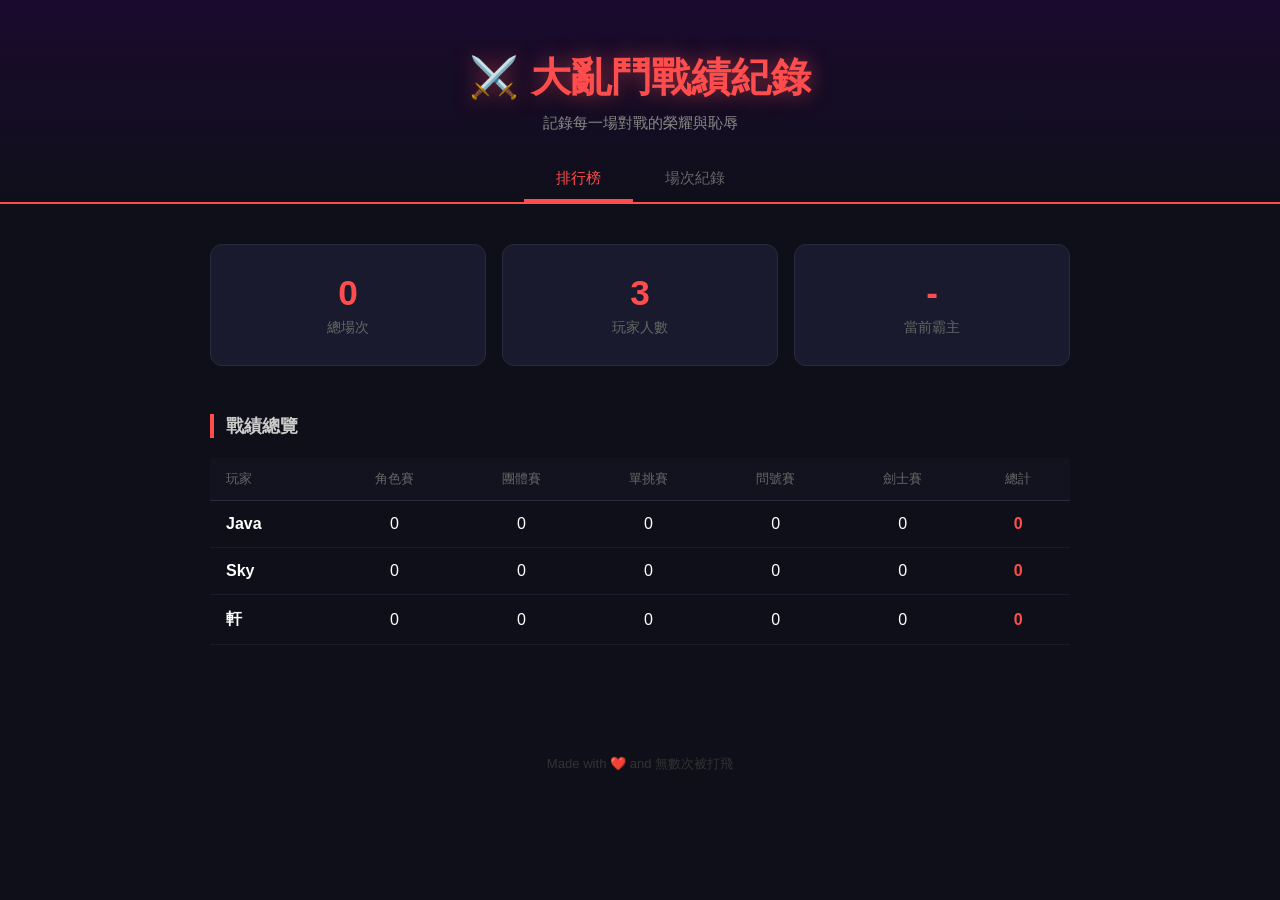
==== index.html @ 5714ff7c "init: leaderboard and session history" ====
<!DOCTYPE html>
<html lang="zh-TW">
<head>
  <meta charset="UTF-8">
  <meta name="viewport" content="width=device-width, initial-scale=1.0">
  <title>大亂鬥戰績紀錄</title>
  <link rel="stylesheet" href="style.css">
</head>
<body>

  <header>
    <h1>⚔️ 大亂鬥戰績紀錄</h1>
    <p>記錄每一場對戰的榮耀與恥辱</p>
    <nav>
      <a href="index.html" class="active">排行榜</a>
      <a href="sessions.html">場次紀錄</a>
    </nav>
  </header>

  <main>
    <section class="stats" id="summary"></section>

    <section class="leaderboard">
      <h2>戰績總覽</h2>
      <div class="table-wrap">
        <table>
          <thead>
            <tr>
              <th>玩家</th>
              <th>角色賽</th>
              <th>團體賽</th>
              <th>單挑賽</th>
              <th>問號賽</th>
              <th>劍士賽</th>
              <th>總計</th>
            </tr>
          </thead>
          <tbody id="stats-body"></tbody>
        </table>
      </div>
    </section>
  </main>

  <footer>
    <p>Made with ❤️ and 無數次被打飛</p>
  </footer>

  <script src="data.js"></script>
  <script>
    function computeStats() {
      const stats = {};
      PLAYERS.forEach(p => {
        stats[p] = { character: 0, team: 0, solo: 0, random: 0, sword: 0, total: 0 };
      });
      sessions.forEach(s => {
        Object.entries(s.results).forEach(([type, winner]) => {
          if (winner && stats[winner]) {
            stats[winner][type]++;
            stats[winner].total++;
          }
        });
      });
      return stats;
    }

    function findChampion(stats) {
      let max = 0, champ = "-";
      PLAYERS.forEach(p => {
        if (stats[p].total > max) { max = stats[p].total; champ = p; }
      });
      return champ;
    }

    const stats = computeStats();
    const champ = findChampion(stats);

    document.getElementById("summary").innerHTML = `
      <div class="stat-card">
        <span class="stat-number">${sessions.length}</span>
        <span class="stat-label">總場次</span>
      </div>
      <div class="stat-card">
        <span class="stat-number">${PLAYERS.length}</span>
        <span class="stat-label">玩家人數</span>
      </div>
      <div class="stat-card">
        <span class="stat-number">${champ}</span>
        <span class="stat-label">當前霸主</span>
      </div>
    `;

    const sorted = [...PLAYERS].sort((a, b) => stats[b].total - stats[a].total);
    document.getElementById("stats-body").innerHTML = sorted.map((player, i) => {
      const s = stats[player];
      return `
        <tr class="${i === 0 && s.total > 0 ? 'top' : ''}">
          <td class="player-cell">${i === 0 && s.total > 0 ? '👑 ' : ''}${player}</td>
          <td>${s.character}</td>
          <td>${s.team}</td>
          <td>${s.solo}</td>
          <td>${s.random}</td>
          <td>${s.sword}</td>
          <td class="total">${s.total}</td>
        </tr>
      `;
    }).join('');
  </script>
</body>
</html>
---- style.css ----
* {
  margin: 0;
  padding: 0;
  box-sizing: border-box;
}

body {
  font-family: 'Segoe UI', sans-serif;
  background: #0f0f1a;
  color: #ffffff;
  min-height: 100vh;
}

header {
  text-align: center;
  padding: 50px 20px 0;
  background: linear-gradient(180deg, #1a0a2e 0%, #0f0f1a 100%);
  border-bottom: 2px solid #ff4d4d;
}

header h1 {
  font-size: 2.5rem;
  color: #ff4d4d;
  text-shadow: 0 0 20px rgba(255, 77, 77, 0.5);
  margin-bottom: 8px;
}

header p {
  color: #888;
  font-size: 0.95rem;
  margin-bottom: 24px;
}

nav {
  display: flex;
  justify-content: center;
  gap: 0;
}

nav a {
  padding: 10px 32px;
  color: #666;
  text-decoration: none;
  border-bottom: 3px solid transparent;
  font-size: 0.95rem;
  transition: all 0.2s;
}

nav a:hover {
  color: #ccc;
}

nav a.active {
  color: #ff4d4d;
  border-bottom-color: #ff4d4d;
}

main {
  max-width: 900px;
  margin: 0 auto;
  padding: 40px 20px;
}

/* --- Summary cards --- */
.stats {
  display: flex;
  gap: 16px;
  justify-content: center;
  margin-bottom: 48px;
  flex-wrap: wrap;
}

.stat-card {
  background: #1a1a2e;
  border: 1px solid #2a2a3e;
  border-radius: 12px;
  padding: 28px 36px;
  text-align: center;
  flex: 1;
  min-width: 140px;
}

.stat-number {
  display: block;
  font-size: 2.2rem;
  font-weight: bold;
  color: #ff4d4d;
}

.stat-label {
  display: block;
  font-size: 0.85rem;
  color: #666;
  margin-top: 6px;
}

/* --- Section headings --- */
.leaderboard h2,
.sessions-section h2 {
  font-size: 1.1rem;
  font-weight: 600;
  color: #ccc;
  border-left: 4px solid #ff4d4d;
  padding-left: 12px;
  margin-bottom: 20px;
}

/* --- Stats table --- */
.table-wrap {
  overflow-x: auto;
}

table {
  width: 100%;
  border-collapse: collapse;
}

th {
  background: #13131f;
  color: #666;
  font-size: 0.82rem;
  font-weight: 500;
  padding: 12px 16px;
  text-align: center;
  border-bottom: 1px solid #2a2a3e;
  white-space: nowrap;
}

th:first-child { text-align: left; }

td {
  padding: 14px 16px;
  text-align: center;
  border-bottom: 1px solid #1a1a2e;
  font-size: 1rem;
}

td:first-child { text-align: left; }

tr:hover td { background: #16162a; }

tr.top td { color: #ffd700; }

.player-cell { font-weight: 600; }

td.total {
  font-weight: bold;
  color: #ff4d4d;
}

/* --- Session cards --- */
.session-card {
  background: #1a1a2e;
  border: 1px solid #2a2a3e;
  border-radius: 12px;
  padding: 20px 24px;
  margin-bottom: 16px;
}

.session-header {
  display: flex;
  justify-content: space-between;
  align-items: center;
  padding-bottom: 14px;
  margin-bottom: 16px;
  border-bottom: 1px solid #2a2a3e;
}

.session-date {
  color: #888;
  font-size: 0.9rem;
}

.session-num {
  color: #ff4d4d;
  font-weight: 600;
  font-size: 0.9rem;
}

.session-results {
  display: grid;
  grid-template-columns: repeat(auto-fill, minmax(140px, 1fr));
  gap: 14px;
}

.result-item {
  display: flex;
  flex-direction: column;
  gap: 4px;
}

.match-type {
  font-size: 0.75rem;
  color: #555;
  text-transform: uppercase;
  letter-spacing: 0.05em;
}

.winner {
  font-size: 0.95rem;
  font-weight: 600;
}

/* --- Empty state --- */
.empty {
  color: #444;
  text-align: center;
  padding: 50px;
  border: 1px dashed #2a2a3e;
  border-radius: 12px;
}

footer {
  text-align: center;
  padding: 30px;
  color: #333;
  font-size: 0.82rem;
  margin-top: 40px;
}
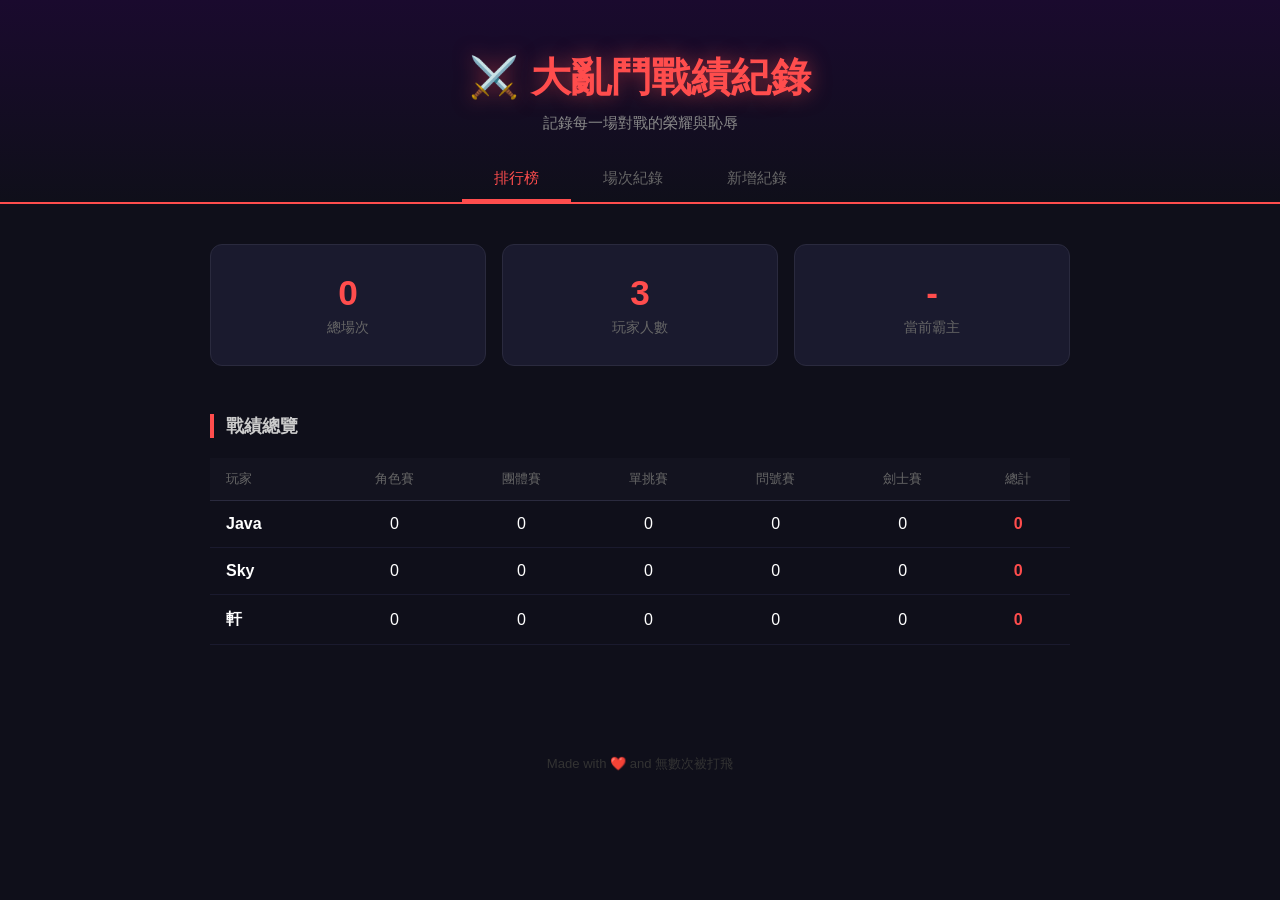
==== commit 18c1d5b4: "add admin page for recording match results" ====
--- a/index.html
+++ b/index.html
@@ -14,6 +14,7 @@
     <nav>
       <a href="index.html" class="active">排行榜</a>
       <a href="sessions.html">場次紀錄</a>
+      <a href="admin.html">新增紀錄</a>
     </nav>
   </header>
 
@@ -47,12 +48,17 @@
 
   <script src="data.js"></script>
   <script>
-    function computeStats() {
+    function getStoredSessions() {
+      const stored = localStorage.getItem('smash_sessions');
+      return stored ? JSON.parse(stored) : [];
+    }
+
+    function computeStats(data) {
       const stats = {};
       PLAYERS.forEach(p => {
         stats[p] = { character: 0, team: 0, solo: 0, random: 0, sword: 0, total: 0 };
       });
-      sessions.forEach(s => {
+      data.forEach(s => {
         Object.entries(s.results).forEach(([type, winner]) => {
           if (winner && stats[winner]) {
             stats[winner][type]++;
@@ -71,12 +77,13 @@
       return champ;
     }
 
-    const stats = computeStats();
+    const data = getStoredSessions();
+    const stats = computeStats(data);
     const champ = findChampion(stats);
 
     document.getElementById("summary").innerHTML = `
       <div class="stat-card">
-        <span class="stat-number">${sessions.length}</span>
+        <span class="stat-number">${data.length}</span>
         <span class="stat-label">總場次</span>
       </div>
       <div class="stat-card">
--- a/style.css
+++ b/style.css
@@ -210,6 +210,122 @@
   border-radius: 12px;
 }
 
+/* --- Admin form --- */
+.admin-section {
+  margin-bottom: 48px;
+}
+
+.admin-section h2,
+.sessions-section h2 {
+  font-size: 1.1rem;
+  font-weight: 600;
+  color: #ccc;
+  border-left: 4px solid #ff4d4d;
+  padding-left: 12px;
+  margin-bottom: 20px;
+}
+
+.form-group {
+  display: flex;
+  align-items: center;
+  gap: 16px;
+  margin-bottom: 14px;
+}
+
+.form-group label {
+  width: 100px;
+  font-size: 0.9rem;
+  color: #888;
+  flex-shrink: 0;
+}
+
+.form-group input[type="date"],
+.form-group select {
+  flex: 1;
+  background: #1a1a2e;
+  border: 1px solid #2a2a3e;
+  border-radius: 8px;
+  color: #fff;
+  padding: 10px 14px;
+  font-size: 0.95rem;
+  max-width: 280px;
+}
+
+.form-group select option {
+  background: #1a1a2e;
+}
+
+.btn-primary {
+  margin-top: 8px;
+  background: #ff4d4d;
+  color: #fff;
+  border: none;
+  border-radius: 8px;
+  padding: 12px 32px;
+  font-size: 1rem;
+  font-weight: 600;
+  cursor: pointer;
+  transition: background 0.2s;
+}
+
+.btn-primary:hover {
+  background: #e03a3a;
+}
+
+.admin-row {
+  display: flex;
+  align-items: center;
+  justify-content: space-between;
+  background: #1a1a2e;
+  border: 1px solid #2a2a3e;
+  border-radius: 10px;
+  padding: 14px 18px;
+  margin-bottom: 10px;
+  gap: 12px;
+}
+
+.admin-row-info {
+  display: flex;
+  flex-direction: column;
+  gap: 8px;
+}
+
+.admin-tags {
+  display: flex;
+  flex-wrap: wrap;
+  gap: 6px;
+}
+
+.tag {
+  background: #0f0f1a;
+  border: 1px solid #333;
+  border-radius: 6px;
+  padding: 3px 10px;
+  font-size: 0.8rem;
+  color: #ccc;
+}
+
+.no-result {
+  font-size: 0.82rem;
+  color: #444;
+}
+
+.btn-delete {
+  background: transparent;
+  border: 1px solid #ff4d4d44;
+  color: #ff4d4d;
+  border-radius: 6px;
+  padding: 6px 14px;
+  font-size: 0.82rem;
+  cursor: pointer;
+  flex-shrink: 0;
+  transition: background 0.2s;
+}
+
+.btn-delete:hover {
+  background: #ff4d4d22;
+}
+
 footer {
   text-align: center;
   padding: 30px;
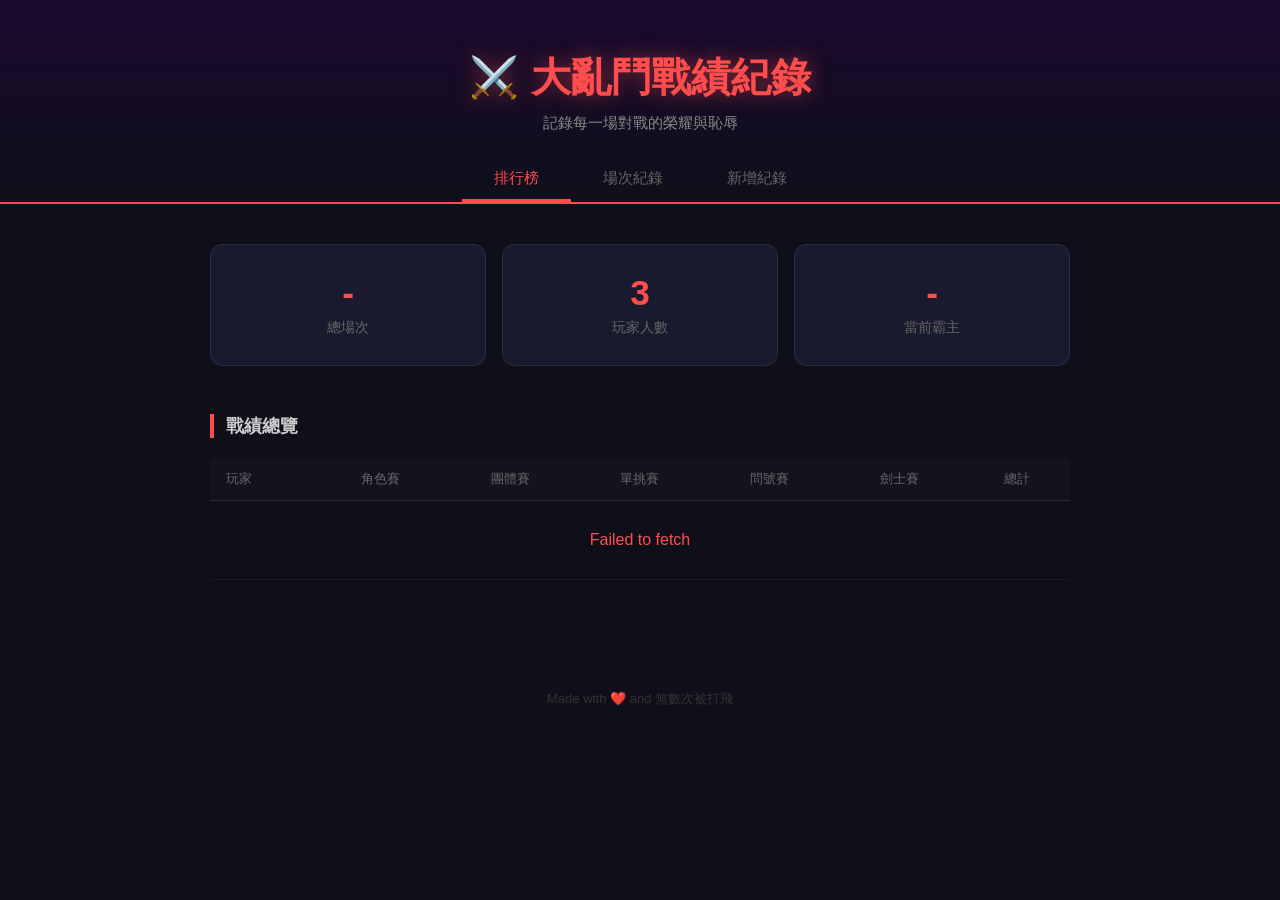
==== commit 3a8d1ffd: "store data in data.json via GitHub API" ====
--- a/index.html
+++ b/index.html
@@ -19,7 +19,11 @@
   </header>
 
   <main>
-    <section class="stats" id="summary"></section>
+    <section class="stats" id="summary">
+      <div class="stat-card"><span class="stat-number">-</span><span class="stat-label">總場次</span></div>
+      <div class="stat-card"><span class="stat-number">3</span><span class="stat-label">玩家人數</span></div>
+      <div class="stat-card"><span class="stat-number">-</span><span class="stat-label">當前霸主</span></div>
+    </section>
 
     <section class="leaderboard">
       <h2>戰績總覽</h2>
@@ -36,7 +40,7 @@
               <th>總計</th>
             </tr>
           </thead>
-          <tbody id="stats-body"></tbody>
+          <tbody id="stats-body"><tr><td colspan="7" style="text-align:center;color:#555;padding:30px">載入中...</td></tr></tbody>
         </table>
       </div>
     </section>
@@ -48,17 +52,27 @@
 
   <script src="data.js"></script>
   <script>
-    function getStoredSessions() {
-      const stored = localStorage.getItem('smash_sessions');
-      return stored ? JSON.parse(stored) : [];
+    const GITHUB_API = 'https://api.github.com/repos/javaku9527/javaku9527.github.io/contents/data.json';
+
+    function fromBase64(b64) {
+      const binary = atob(b64.replace(/\s/g, ''));
+      const bytes = Uint8Array.from(binary, c => c.charCodeAt(0));
+      return new TextDecoder().decode(bytes);
     }
 
-    function computeStats(data) {
+    async function readData() {
+      const res = await fetch(GITHUB_API);
+      if (!res.ok) throw new Error(`載入失敗 (${res.status})`);
+      const file = await res.json();
+      return JSON.parse(fromBase64(file.content));
+    }
+
+    function computeStats(sessions) {
       const stats = {};
       PLAYERS.forEach(p => {
         stats[p] = { character: 0, team: 0, solo: 0, random: 0, sword: 0, total: 0 };
       });
-      data.forEach(s => {
+      sessions.forEach(s => {
         Object.entries(s.results).forEach(([type, winner]) => {
           if (winner && stats[winner]) {
             stats[winner][type]++;
@@ -70,47 +84,44 @@
     }
 
     function findChampion(stats) {
-      let max = 0, champ = "-";
+      let max = 0, champ = '-';
       PLAYERS.forEach(p => {
         if (stats[p].total > max) { max = stats[p].total; champ = p; }
       });
       return champ;
     }
 
-    const data = getStoredSessions();
-    const stats = computeStats(data);
-    const champ = findChampion(stats);
+    readData().then(data => {
+      const sessions = data.sessions || [];
+      const stats = computeStats(sessions);
+      const champ = findChampion(stats);
 
-    document.getElementById("summary").innerHTML = `
-      <div class="stat-card">
-        <span class="stat-number">${data.length}</span>
-        <span class="stat-label">總場次</span>
-      </div>
-      <div class="stat-card">
-        <span class="stat-number">${PLAYERS.length}</span>
-        <span class="stat-label">玩家人數</span>
-      </div>
-      <div class="stat-card">
-        <span class="stat-number">${champ}</span>
-        <span class="stat-label">當前霸主</span>
-      </div>
-    `;
+      document.getElementById('summary').innerHTML = `
+        <div class="stat-card"><span class="stat-number">${sessions.length}</span><span class="stat-label">總場次</span></div>
+        <div class="stat-card"><span class="stat-number">${PLAYERS.length}</span><span class="stat-label">玩家人數</span></div>
+        <div class="stat-card"><span class="stat-number">${champ}</span><span class="stat-label">當前霸主</span></div>
+      `;
 
-    const sorted = [...PLAYERS].sort((a, b) => stats[b].total - stats[a].total);
-    document.getElementById("stats-body").innerHTML = sorted.map((player, i) => {
-      const s = stats[player];
-      return `
-        <tr class="${i === 0 && s.total > 0 ? 'top' : ''}">
-          <td class="player-cell">${i === 0 && s.total > 0 ? '👑 ' : ''}${player}</td>
-          <td>${s.character}</td>
-          <td>${s.team}</td>
-          <td>${s.solo}</td>
-          <td>${s.random}</td>
-          <td>${s.sword}</td>
-          <td class="total">${s.total}</td>
-        </tr>
-      `;
-    }).join('');
+      const sorted = [...PLAYERS].sort((a, b) => stats[b].total - stats[a].total);
+      document.getElementById('stats-body').innerHTML = sorted.map((player, i) => {
+        const s = stats[player];
+        const isTop = i === 0 && s.total > 0;
+        return `
+          <tr class="${isTop ? 'top' : ''}">
+            <td class="player-cell">${isTop ? '👑 ' : ''}${player}</td>
+            <td>${s.character}</td>
+            <td>${s.team}</td>
+            <td>${s.solo}</td>
+            <td>${s.random}</td>
+            <td>${s.sword}</td>
+            <td class="total">${s.total}</td>
+          </tr>
+        `;
+      }).join('');
+    }).catch(err => {
+      document.getElementById('stats-body').innerHTML =
+        `<tr><td colspan="7" style="text-align:center;color:#ff4d4d;padding:30px">${err.message}</td></tr>`;
+    });
   </script>
 </body>
 </html>
--- a/style.css
+++ b/style.css
@@ -326,6 +326,72 @@
   background: #ff4d4d22;
 }
 
+.pat-hint {
+  font-size: 0.85rem;
+  color: #666;
+  line-height: 1.6;
+  margin-bottom: 16px;
+}
+
+.pat-hint code {
+  background: #1a1a2e;
+  border: 1px solid #333;
+  border-radius: 4px;
+  padding: 1px 6px;
+  font-size: 0.82rem;
+  color: #aaa;
+}
+
+.pat-set {
+  display: flex;
+  align-items: center;
+  gap: 12px;
+  color: #4dff91;
+  font-size: 0.9rem;
+}
+
+.form-group input[type="password"] {
+  flex: 1;
+  background: #1a1a2e;
+  border: 1px solid #2a2a3e;
+  border-radius: 8px;
+  color: #fff;
+  padding: 10px 14px;
+  font-size: 0.95rem;
+  max-width: 280px;
+}
+
+.btn-sm {
+  background: transparent;
+  border: 1px solid #444;
+  color: #aaa;
+  border-radius: 6px;
+  padding: 6px 14px;
+  font-size: 0.82rem;
+  cursor: pointer;
+  transition: all 0.2s;
+}
+
+.btn-sm:hover { border-color: #888; color: #fff; }
+
+.btn-save {
+  border-color: #ff4d4d55;
+  color: #ff4d4d;
+}
+
+.btn-save:hover { background: #ff4d4d22; }
+
+.form-actions {
+  display: flex;
+  align-items: center;
+  gap: 16px;
+  margin-top: 8px;
+}
+
+.form-msg {
+  font-size: 0.9rem;
+}
+
 footer {
   text-align: center;
   padding: 30px;
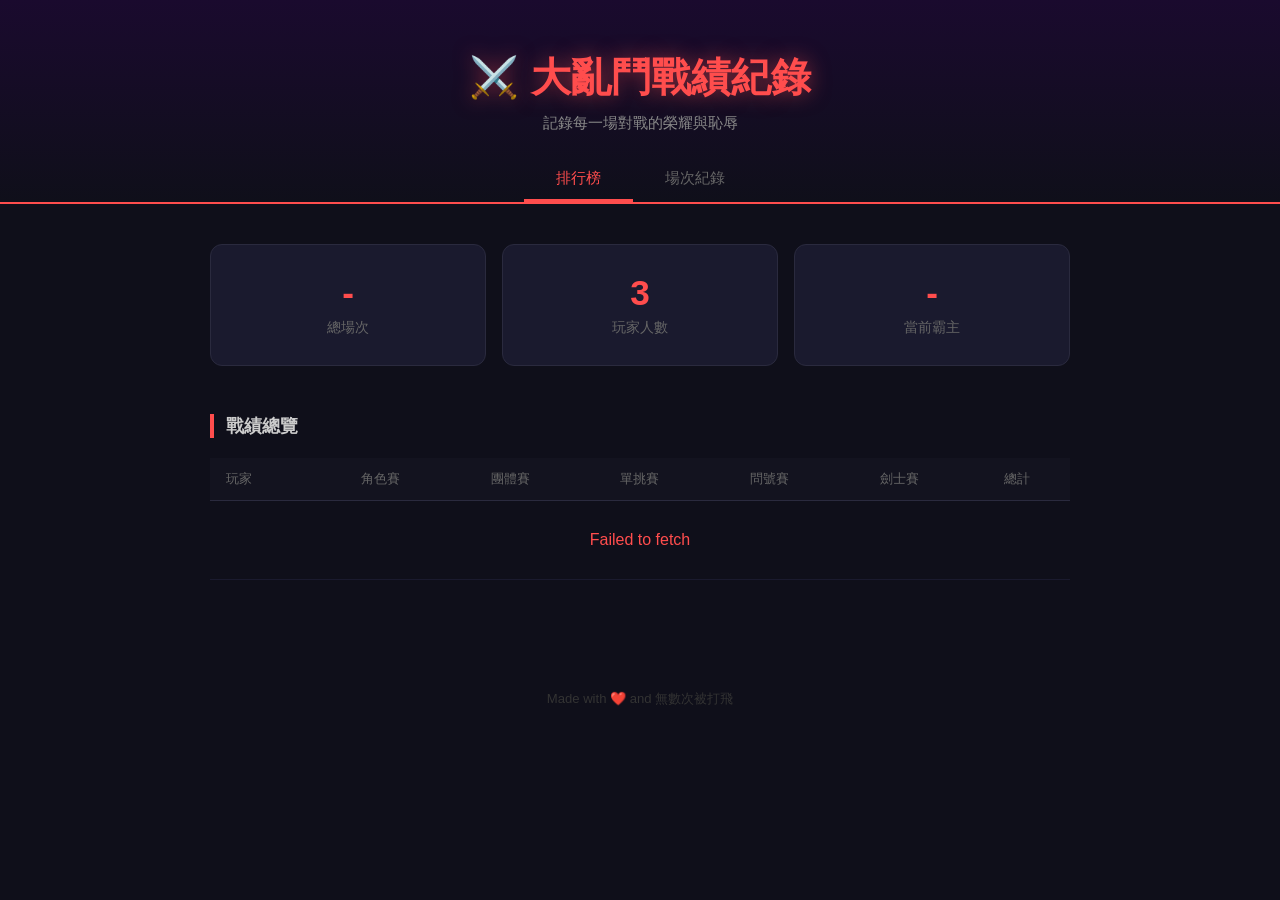
==== commit 60d0ff3c: "hide admin: triple-click heart easter egg" ====
--- a/index.html
+++ b/index.html
@@ -14,7 +14,6 @@
     <nav>
       <a href="index.html" class="active">排行榜</a>
       <a href="sessions.html">場次紀錄</a>
-      <a href="admin.html">新增紀錄</a>
     </nav>
   </header>
 
@@ -47,7 +46,7 @@
   </main>
 
   <footer>
-    <p>Made with ❤️ and 無數次被打飛</p>
+    <p>Made with <span id="heart">❤️</span> and 無數次被打飛</p>
   </footer>
 
   <script src="data.js"></script>
@@ -123,5 +122,14 @@
         `<tr><td colspan="7" style="text-align:center;color:#ff4d4d;padding:30px">${err.message}</td></tr>`;
     });
   </script>
+  <script>
+    let clicks = 0, timer;
+    document.getElementById('heart').addEventListener('click', () => {
+      clicks++;
+      clearTimeout(timer);
+      if (clicks >= 3) { window.location.href = 'admin.html'; return; }
+      timer = setTimeout(() => clicks = 0, 1500);
+    });
+  </script>
 </body>
 </html>
